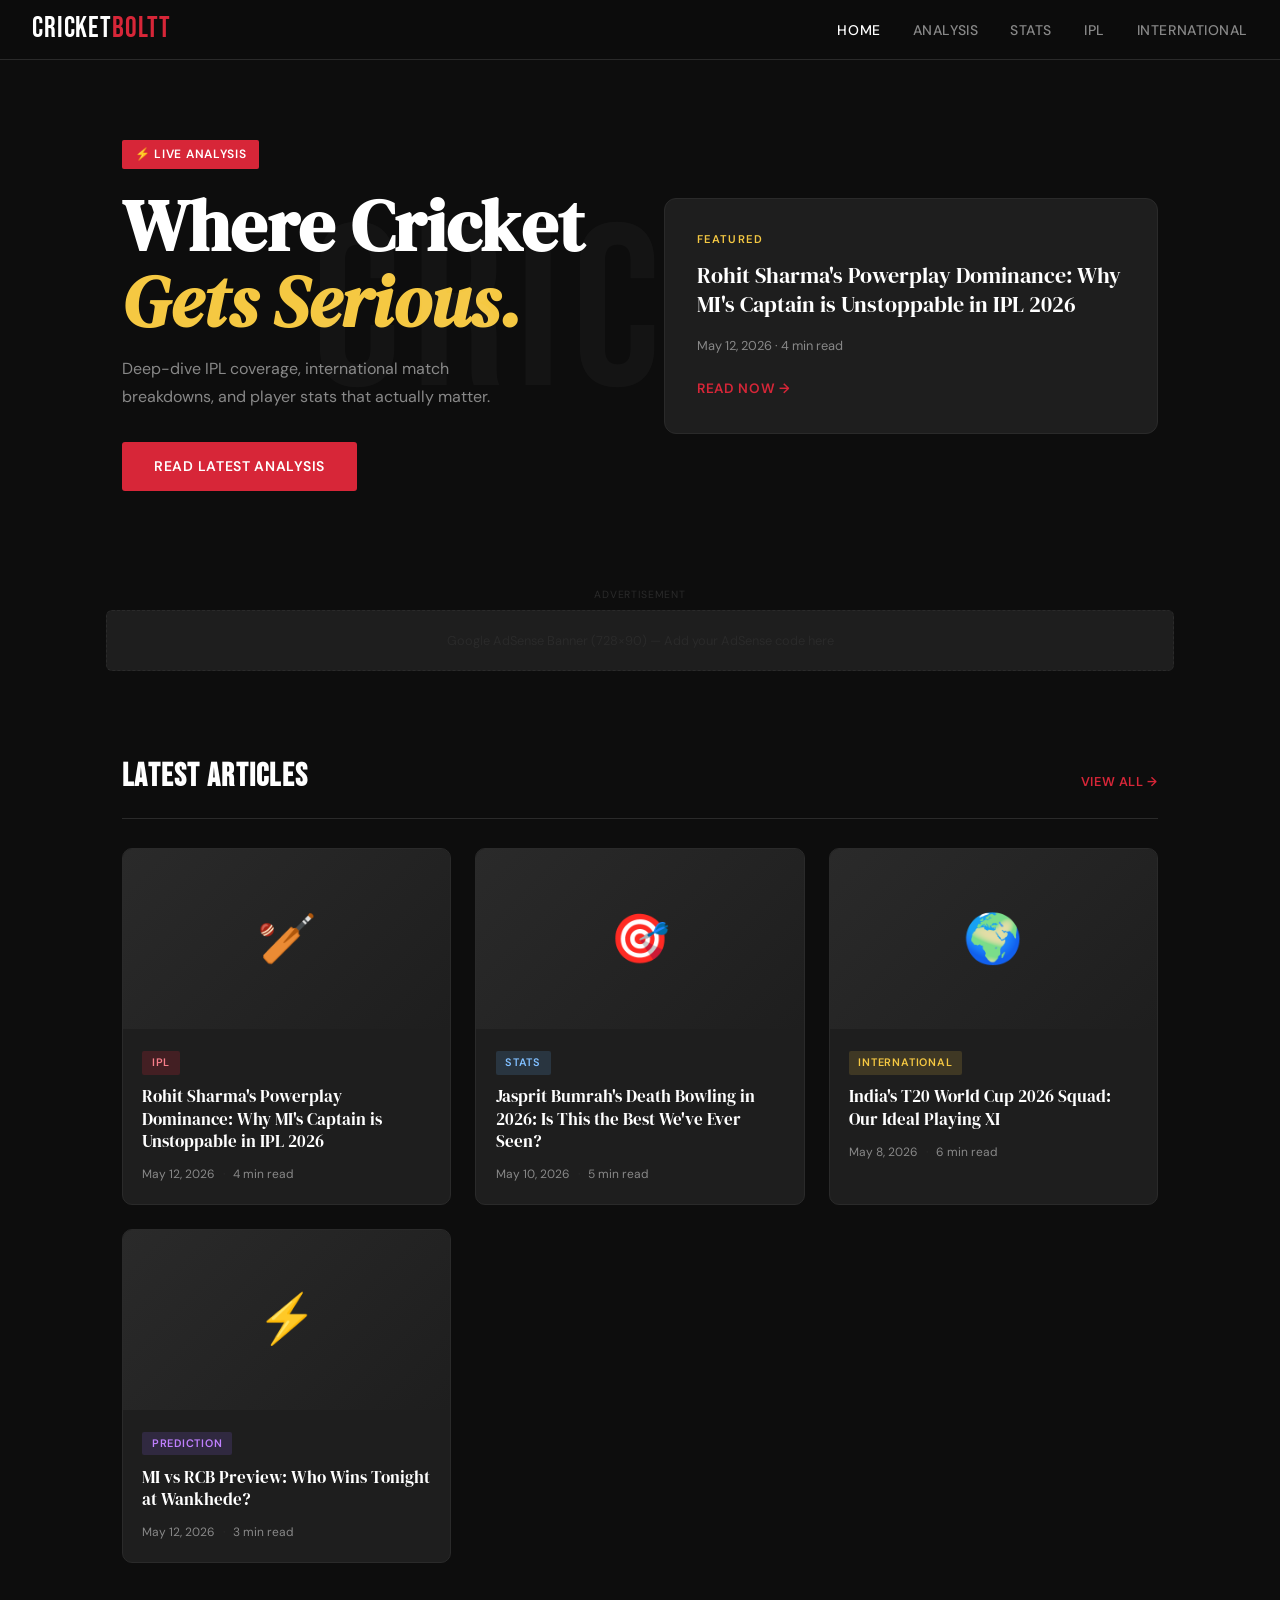
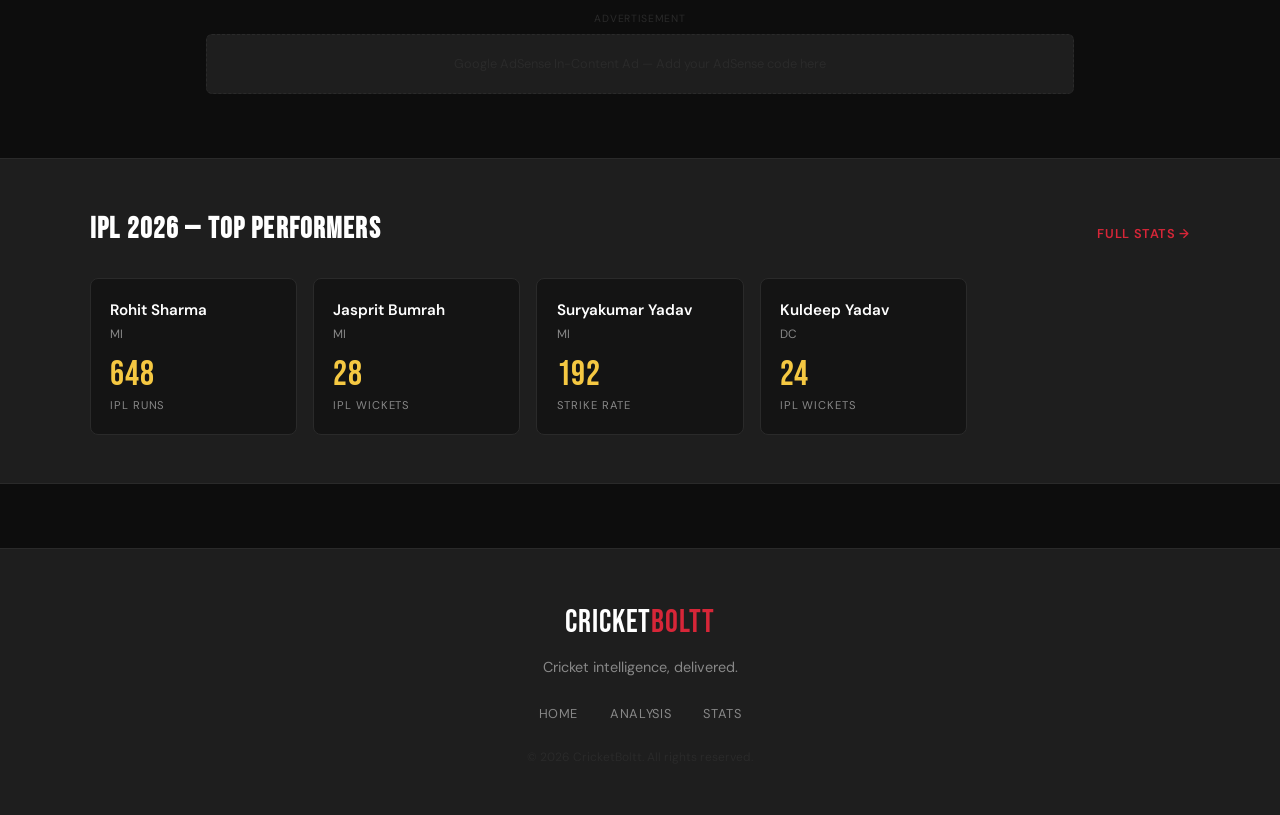
==== cricketboltt/index.html @ 076f0b6b "Add files via upload" ====
<!DOCTYPE html>
<html lang="en">
<head>
  <meta charset="UTF-8" />
  <meta name="viewport" content="width=device-width, initial-scale=1.0" />
  <title>CricketBoltt — IPL & Cricket Analysis</title>
  <meta name="description" content="In-depth IPL coverage, international cricket analysis, player stats and insights. Your home for cricket intelligence." />
  <link rel="preconnect" href="https://fonts.googleapis.com" />
  <link href="https://fonts.googleapis.com/css2?family=Bebas+Neue&family=DM+Sans:wght@400;500;600&family=DM+Serif+Display:ital@0;1&display=swap" rel="stylesheet" />
  <link rel="stylesheet" href="css/style.css" />
</head>
<body>

  <!-- NAVBAR -->
  <nav class="navbar">
    <a href="index.html" class="logo">Cricket<span>Boltt</span></a>
    <ul class="nav-links">
      <li><a href="index.html" class="active">Home</a></li>
      <li><a href="articles.html">Analysis</a></li>
      <li><a href="stats.html">Stats</a></li>
      <li><a href="articles.html?cat=ipl">IPL</a></li>
      <li><a href="articles.html?cat=international">International</a></li>
    </ul>
    <button class="hamburger" id="hamburger">&#9776;</button>
  </nav>

  <!-- MOBILE MENU -->
  <div class="mobile-menu" id="mobileMenu">
    <a href="index.html">Home</a>
    <a href="articles.html">Analysis</a>
    <a href="stats.html">Stats</a>
    <a href="articles.html?cat=ipl">IPL</a>
    <a href="articles.html?cat=international">International</a>
  </div>

  <!-- HERO -->
  <section class="hero">
    <div class="hero-bg-text">CRICKET</div>
    <div class="hero-content">
      <div class="hero-tag">&#9889; Live Analysis</div>
      <h1 class="hero-title">Where Cricket<br/><em>Gets Serious.</em></h1>
      <p class="hero-sub">Deep-dive IPL coverage, international match breakdowns, and player stats that actually matter.</p>
      <a href="articles.html" class="btn-primary">Read Latest Analysis</a>
    </div>
    <div class="hero-card">
      <div class="hcard-label">Featured</div>
      <div class="hcard-title" id="featuredTitle">Loading latest article...</div>
      <div class="hcard-meta" id="featuredMeta"></div>
      <a href="#" id="featuredLink" class="hcard-link">Read now &rarr;</a>
    </div>
  </section>

  <!-- AD BANNER TOP -->
  <div class="ad-banner">
    <span>Advertisement</span>
    <!-- Replace with your Google AdSense code -->
    <!-- <script async src="https://pagead2.googlesyndication.com/pagead/js/adsbygoogle.js"></script> -->
    <div class="ad-placeholder">Google AdSense Banner (728×90) — Add your AdSense code here</div>
  </div>

  <!-- LATEST ARTICLES -->
  <section class="section">
    <div class="section-head">
      <h2>Latest Articles</h2>
      <a href="articles.html" class="see-all">View all &rarr;</a>
    </div>
    <div class="articles-grid" id="articlesGrid">
      <!-- Filled by JS from posts.js -->
    </div>
  </section>

  <!-- AD MID -->
  <div class="ad-banner" style="margin: 0 auto 3rem; max-width:900px;">
    <span>Advertisement</span>
    <div class="ad-placeholder">Google AdSense In-Content Ad — Add your AdSense code here</div>
  </div>

  <!-- STATS STRIP -->
  <section class="stats-strip">
    <div class="stats-strip-inner">
      <div class="strip-head">
        <h2>IPL 2026 — Top Performers</h2>
        <a href="stats.html" class="see-all">Full stats &rarr;</a>
      </div>
      <div class="stats-cards" id="statsStrip">
        <!-- Filled by JS -->
      </div>
    </div>
  </section>

  <!-- FOOTER -->
  <footer class="footer">
    <div class="footer-inner">
      <div class="footer-logo">Cricket<span>Boltt</span></div>
      <p class="footer-tagline">Cricket intelligence, delivered.</p>
      <div class="footer-links">
        <a href="index.html">Home</a>
        <a href="articles.html">Analysis</a>
        <a href="stats.html">Stats</a>
      </div>
      <p class="footer-copy">&copy; 2026 CricketBoltt. All rights reserved.</p>
    </div>
  </footer>

  <script src="js/posts.js"></script>
  <script src="js/main.js"></script>
</body>
</html>
---- cricketboltt/css/style.css ----
/* ===== CRICKETBOLTT — MAIN STYLES ===== */

:root {
  --red: #D72638;
  --red-dark: #A81D29;
  --black: #0D0D0D;
  --dark: #141414;
  --dark2: #1E1E1E;
  --dark3: #2A2A2A;
  --gray: #888;
  --light-gray: #E8E8E8;
  --white: #FFFFFF;
  --accent: #F5C842;
  --font-display: 'Bebas Neue', sans-serif;
  --font-serif: 'DM Serif Display', serif;
  --font-body: 'DM Sans', sans-serif;
}

*, *::before, *::after { box-sizing: border-box; margin: 0; padding: 0; }

html { scroll-behavior: smooth; }

body {
  background: var(--black);
  color: var(--white);
  font-family: var(--font-body);
  font-size: 16px;
  line-height: 1.6;
}

a { text-decoration: none; color: inherit; }
img { max-width: 100%; display: block; }

/* ===== NAVBAR ===== */
.navbar {
  position: sticky;
  top: 0;
  z-index: 100;
  display: flex;
  align-items: center;
  justify-content: space-between;
  padding: 0 2rem;
  height: 60px;
  background: rgba(13,13,13,0.96);
  backdrop-filter: blur(10px);
  border-bottom: 1px solid var(--dark3);
}

.logo {
  font-family: var(--font-display);
  font-size: 1.8rem;
  letter-spacing: 0.03em;
  color: var(--white);
}
.logo span { color: var(--red); }

.nav-links {
  display: flex;
  list-style: none;
  gap: 2rem;
}
.nav-links a {
  font-size: 0.875rem;
  font-weight: 500;
  color: var(--gray);
  transition: color 0.2s;
  text-transform: uppercase;
  letter-spacing: 0.04em;
}
.nav-links a:hover,
.nav-links a.active { color: var(--white); }

.hamburger {
  display: none;
  background: none;
  border: none;
  color: var(--white);
  font-size: 1.4rem;
  cursor: pointer;
}

.mobile-menu {
  display: none;
  flex-direction: column;
  background: var(--dark);
  border-bottom: 1px solid var(--dark3);
  padding: 1rem 2rem;
  gap: 1rem;
}
.mobile-menu a {
  font-size: 0.9rem;
  font-weight: 500;
  color: var(--gray);
  text-transform: uppercase;
  letter-spacing: 0.04em;
}
.mobile-menu.open { display: flex; }

/* ===== HERO ===== */
.hero {
  position: relative;
  overflow: hidden;
  display: grid;
  grid-template-columns: 1fr 1fr;
  align-items: center;
  gap: 3rem;
  padding: 5rem 2rem 5rem;
  max-width: 1100px;
  margin: 0 auto;
  min-height: 480px;
}

.hero-bg-text {
  position: absolute;
  font-family: var(--font-display);
  font-size: clamp(6rem, 18vw, 16rem);
  color: rgba(255,255,255,0.03);
  top: 50%;
  left: 50%;
  transform: translate(-50%, -50%);
  white-space: nowrap;
  pointer-events: none;
  user-select: none;
  letter-spacing: 0.05em;
}

.hero-tag {
  display: inline-block;
  background: var(--red);
  color: var(--white);
  font-size: 0.75rem;
  font-weight: 600;
  padding: 0.3rem 0.8rem;
  border-radius: 2px;
  text-transform: uppercase;
  letter-spacing: 0.06em;
  margin-bottom: 1.2rem;
}

.hero-title {
  font-family: var(--font-serif);
  font-size: clamp(2.8rem, 6vw, 4.5rem);
  line-height: 1.05;
  margin-bottom: 1rem;
  color: var(--white);
}
.hero-title em {
  font-style: italic;
  color: var(--accent);
}

.hero-sub {
  color: var(--gray);
  font-size: 1rem;
  max-width: 400px;
  margin-bottom: 2rem;
  line-height: 1.7;
}

.btn-primary {
  display: inline-block;
  background: var(--red);
  color: var(--white);
  font-weight: 600;
  font-size: 0.875rem;
  padding: 0.85rem 2rem;
  border-radius: 3px;
  text-transform: uppercase;
  letter-spacing: 0.05em;
  transition: background 0.2s, transform 0.15s;
}
.btn-primary:hover {
  background: var(--red-dark);
  transform: translateY(-1px);
}

/* HERO CARD */
.hero-card {
  background: var(--dark2);
  border: 1px solid var(--dark3);
  border-radius: 12px;
  padding: 2rem;
  position: relative;
}
.hcard-label {
  font-size: 0.7rem;
  font-weight: 600;
  text-transform: uppercase;
  letter-spacing: 0.1em;
  color: var(--accent);
  margin-bottom: 0.8rem;
}
.hcard-title {
  font-family: var(--font-serif);
  font-size: 1.4rem;
  line-height: 1.3;
  margin-bottom: 1rem;
  color: var(--white);
}
.hcard-meta {
  font-size: 0.8rem;
  color: var(--gray);
  margin-bottom: 1.2rem;
}
.hcard-link {
  font-size: 0.85rem;
  font-weight: 600;
  color: var(--red);
  text-transform: uppercase;
  letter-spacing: 0.05em;
  transition: color 0.2s;
}
.hcard-link:hover { color: var(--white); }

/* ===== AD BANNER ===== */
.ad-banner {
  text-align: center;
  padding: 1rem;
  margin: 0 auto 2rem;
  max-width: 1100px;
}
.ad-banner > span {
  display: block;
  font-size: 0.65rem;
  color: var(--dark3);
  text-transform: uppercase;
  letter-spacing: 0.08em;
  margin-bottom: 0.4rem;
}
.ad-placeholder {
  background: var(--dark2);
  border: 1px dashed var(--dark3);
  border-radius: 6px;
  padding: 1.2rem;
  font-size: 0.8rem;
  color: var(--dark3);
}

/* ===== SECTIONS ===== */
.section {
  max-width: 1100px;
  margin: 0 auto;
  padding: 2rem;
}

.section-head {
  display: flex;
  align-items: baseline;
  justify-content: space-between;
  margin-bottom: 1.8rem;
  border-bottom: 1px solid var(--dark3);
  padding-bottom: 1rem;
}
.section-head h2 {
  font-family: var(--font-display);
  font-size: 2rem;
  letter-spacing: 0.04em;
}
.see-all {
  font-size: 0.8rem;
  font-weight: 600;
  color: var(--red);
  text-transform: uppercase;
  letter-spacing: 0.05em;
  transition: color 0.2s;
}
.see-all:hover { color: var(--white); }

/* ===== ARTICLE CARDS ===== */
.articles-grid {
  display: grid;
  grid-template-columns: repeat(auto-fill, minmax(280px, 1fr));
  gap: 1.5rem;
}
.articles-grid-full {
  display: grid;
  grid-template-columns: repeat(auto-fill, minmax(300px, 1fr));
  gap: 1.5rem;
}

.article-card {
  background: var(--dark2);
  border: 1px solid var(--dark3);
  border-radius: 10px;
  overflow: hidden;
  transition: transform 0.2s, border-color 0.2s;
  cursor: pointer;
}
.article-card:hover {
  transform: translateY(-3px);
  border-color: var(--red);
}
.card-img {
  width: 100%;
  height: 180px;
  object-fit: cover;
  background: var(--dark3);
  display: flex;
  align-items: center;
  justify-content: center;
  color: var(--dark3);
  font-size: 3rem;
}
.card-img-placeholder {
  width: 100%;
  height: 180px;
  background: linear-gradient(135deg, var(--dark3) 0%, var(--dark2) 100%);
  display: flex;
  align-items: center;
  justify-content: center;
  font-size: 3rem;
}
.card-body {
  padding: 1.2rem;
}
.card-tag {
  display: inline-block;
  font-size: 0.68rem;
  font-weight: 600;
  text-transform: uppercase;
  letter-spacing: 0.07em;
  padding: 0.2rem 0.6rem;
  border-radius: 2px;
  margin-bottom: 0.7rem;
}
.tag-ipl { background: rgba(215,38,56,0.2); color: #F87E8A; }
.tag-international { background: rgba(245,200,66,0.15); color: #F5C842; }
.tag-stats { background: rgba(100,180,255,0.15); color: #80BFFF; }
.tag-prediction { background: rgba(150,100,255,0.15); color: #C080FF; }
.tag-analysis { background: rgba(80,200,150,0.15); color: #60D4A0; }

.card-title {
  font-family: var(--font-serif);
  font-size: 1.05rem;
  line-height: 1.35;
  margin-bottom: 0.7rem;
  color: var(--white);
}
.card-meta {
  font-size: 0.75rem;
  color: var(--gray);
  display: flex;
  align-items: center;
  gap: 0.5rem;
}
.card-meta .dot { color: var(--dark3); }

/* ===== PAGE HEADER ===== */
.page-header {
  text-align: center;
  padding: 4rem 2rem 2rem;
  max-width: 700px;
  margin: 0 auto;
}
.page-header h1 {
  font-family: var(--font-display);
  font-size: clamp(3rem, 8vw, 5rem);
  letter-spacing: 0.04em;
  margin-bottom: 0.5rem;
}
.page-header p {
  color: var(--gray);
  font-size: 1rem;
}

/* ===== FILTER BAR ===== */
.filter-bar {
  display: flex;
  gap: 0.5rem;
  padding: 0 2rem;
  max-width: 1100px;
  margin: 0 auto 2rem;
  flex-wrap: wrap;
}
.filter-btn {
  background: var(--dark2);
  border: 1px solid var(--dark3);
  color: var(--gray);
  font-family: var(--font-body);
  font-size: 0.8rem;
  font-weight: 500;
  padding: 0.5rem 1.2rem;
  border-radius: 3px;
  cursor: pointer;
  text-transform: uppercase;
  letter-spacing: 0.05em;
  transition: all 0.2s;
}
.filter-btn:hover { color: var(--white); border-color: var(--gray); }
.filter-btn.active {
  background: var(--red);
  border-color: var(--red);
  color: var(--white);
}

/* ===== STATS STRIP ===== */
.stats-strip {
  background: var(--dark2);
  border-top: 1px solid var(--dark3);
  border-bottom: 1px solid var(--dark3);
  padding: 3rem 2rem;
  margin: 2rem 0;
}
.stats-strip-inner {
  max-width: 1100px;
  margin: 0 auto;
}
.strip-head {
  display: flex;
  align-items: baseline;
  justify-content: space-between;
  margin-bottom: 1.5rem;
}
.strip-head h2 {
  font-family: var(--font-display);
  font-size: 1.8rem;
  letter-spacing: 0.04em;
}
.stats-cards {
  display: grid;
  grid-template-columns: repeat(auto-fill, minmax(200px, 1fr));
  gap: 1rem;
}
.stat-card {
  background: var(--dark);
  border: 1px solid var(--dark3);
  border-radius: 8px;
  padding: 1.2rem;
}
.stat-card-name {
  font-weight: 600;
  font-size: 0.95rem;
  margin-bottom: 0.2rem;
}
.stat-card-team {
  font-size: 0.75rem;
  color: var(--gray);
  margin-bottom: 0.8rem;
}
.stat-card-value {
  font-family: var(--font-display);
  font-size: 2.2rem;
  color: var(--accent);
  letter-spacing: 0.02em;
  line-height: 1;
}
.stat-card-label {
  font-size: 0.7rem;
  text-transform: uppercase;
  letter-spacing: 0.08em;
  color: var(--gray);
  margin-top: 0.3rem;
}

/* ===== STATS TABLE ===== */
.stats-table-wrap {
  overflow-x: auto;
  border-radius: 8px;
  border: 1px solid var(--dark3);
}
.stats-table {
  width: 100%;
  border-collapse: collapse;
  font-size: 0.875rem;
}
.stats-table th {
  background: var(--dark2);
  padding: 0.9rem 1rem;
  text-align: left;
  font-size: 0.75rem;
  text-transform: uppercase;
  letter-spacing: 0.06em;
  color: var(--gray);
  border-bottom: 1px solid var(--dark3);
  white-space: nowrap;
}
.stats-table td {
  padding: 0.9rem 1rem;
  border-bottom: 1px solid var(--dark3);
  color: var(--white);
  white-space: nowrap;
}
.stats-table tr:last-child td { border-bottom: none; }
.stats-table tr:hover td { background: var(--dark2); }
.stats-table td:first-child { color: var(--gray); font-size: 0.8rem; }
.stats-table .player-name { font-weight: 600; color: var(--white); }
.stats-table .highlight { color: var(--accent); font-weight: 600; }

/* ===== ARTICLE PAGE ===== */
.article-page {
  max-width: 740px;
  margin: 0 auto;
  padding: 3rem 2rem;
}
.article-page .art-tag {
  display: inline-block;
  margin-bottom: 1rem;
}
.article-page h1 {
  font-family: var(--font-serif);
  font-size: clamp(2rem, 5vw, 3rem);
  line-height: 1.15;
  margin-bottom: 1rem;
}
.article-page .art-meta {
  font-size: 0.85rem;
  color: var(--gray);
  margin-bottom: 2rem;
  padding-bottom: 1.5rem;
  border-bottom: 1px solid var(--dark3);
  display: flex;
  gap: 1rem;
  flex-wrap: wrap;
}
.article-page .art-body {
  font-size: 1.05rem;
  line-height: 1.85;
  color: #ccc;
}
.article-page .art-body p { margin-bottom: 1.5rem; }
.article-page .art-body h2 {
  font-family: var(--font-serif);
  font-size: 1.6rem;
  color: var(--white);
  margin: 2.5rem 0 1rem;
}
.article-page .art-body h3 {
  font-size: 1.2rem;
  font-weight: 600;
  color: var(--white);
  margin: 2rem 0 0.8rem;
}
.article-page .art-body strong { color: var(--white); font-weight: 600; }
.article-page .art-body em { font-style: italic; color: var(--accent); }
.article-page .art-body ul {
  margin: 1rem 0 1.5rem 1.5rem;
}
.article-page .art-body ul li { margin-bottom: 0.5rem; }

/* ===== FOOTER ===== */
.footer {
  background: var(--dark2);
  border-top: 1px solid var(--dark3);
  padding: 3rem 2rem;
  margin-top: 4rem;
}
.footer-inner {
  max-width: 1100px;
  margin: 0 auto;
  text-align: center;
}
.footer-logo {
  font-family: var(--font-display);
  font-size: 2rem;
  letter-spacing: 0.03em;
  margin-bottom: 0.5rem;
}
.footer-logo span { color: var(--red); }
.footer-tagline {
  color: var(--gray);
  font-size: 0.9rem;
  margin-bottom: 1.5rem;
}
.footer-links {
  display: flex;
  justify-content: center;
  gap: 2rem;
  margin-bottom: 1.5rem;
}
.footer-links a {
  font-size: 0.8rem;
  text-transform: uppercase;
  letter-spacing: 0.05em;
  color: var(--gray);
  transition: color 0.2s;
}
.footer-links a:hover { color: var(--white); }
.footer-copy {
  font-size: 0.75rem;
  color: var(--dark3);
}

/* ===== ARTICLE LOADING ===== */
.article-loading {
  text-align: center;
  color: var(--gray);
  padding: 5rem 0;
  font-size: 1rem;
}

/* ===== RESPONSIVE ===== */
@media (max-width: 768px) {
  .nav-links { display: none; }
  .hamburger { display: block; }
  .hero {
    grid-template-columns: 1fr;
    padding: 3rem 1.5rem;
    gap: 2rem;
    min-height: auto;
  }
  .hero-bg-text { display: none; }
  .section { padding: 1.5rem; }
  .filter-bar { padding: 0 1.5rem; }
  .stats-strip { padding: 2rem 1.5rem; }
  .article-page { padding: 2rem 1.5rem; }
  .articles-grid, .articles-grid-full {
    grid-template-columns: 1fr;
  }
}
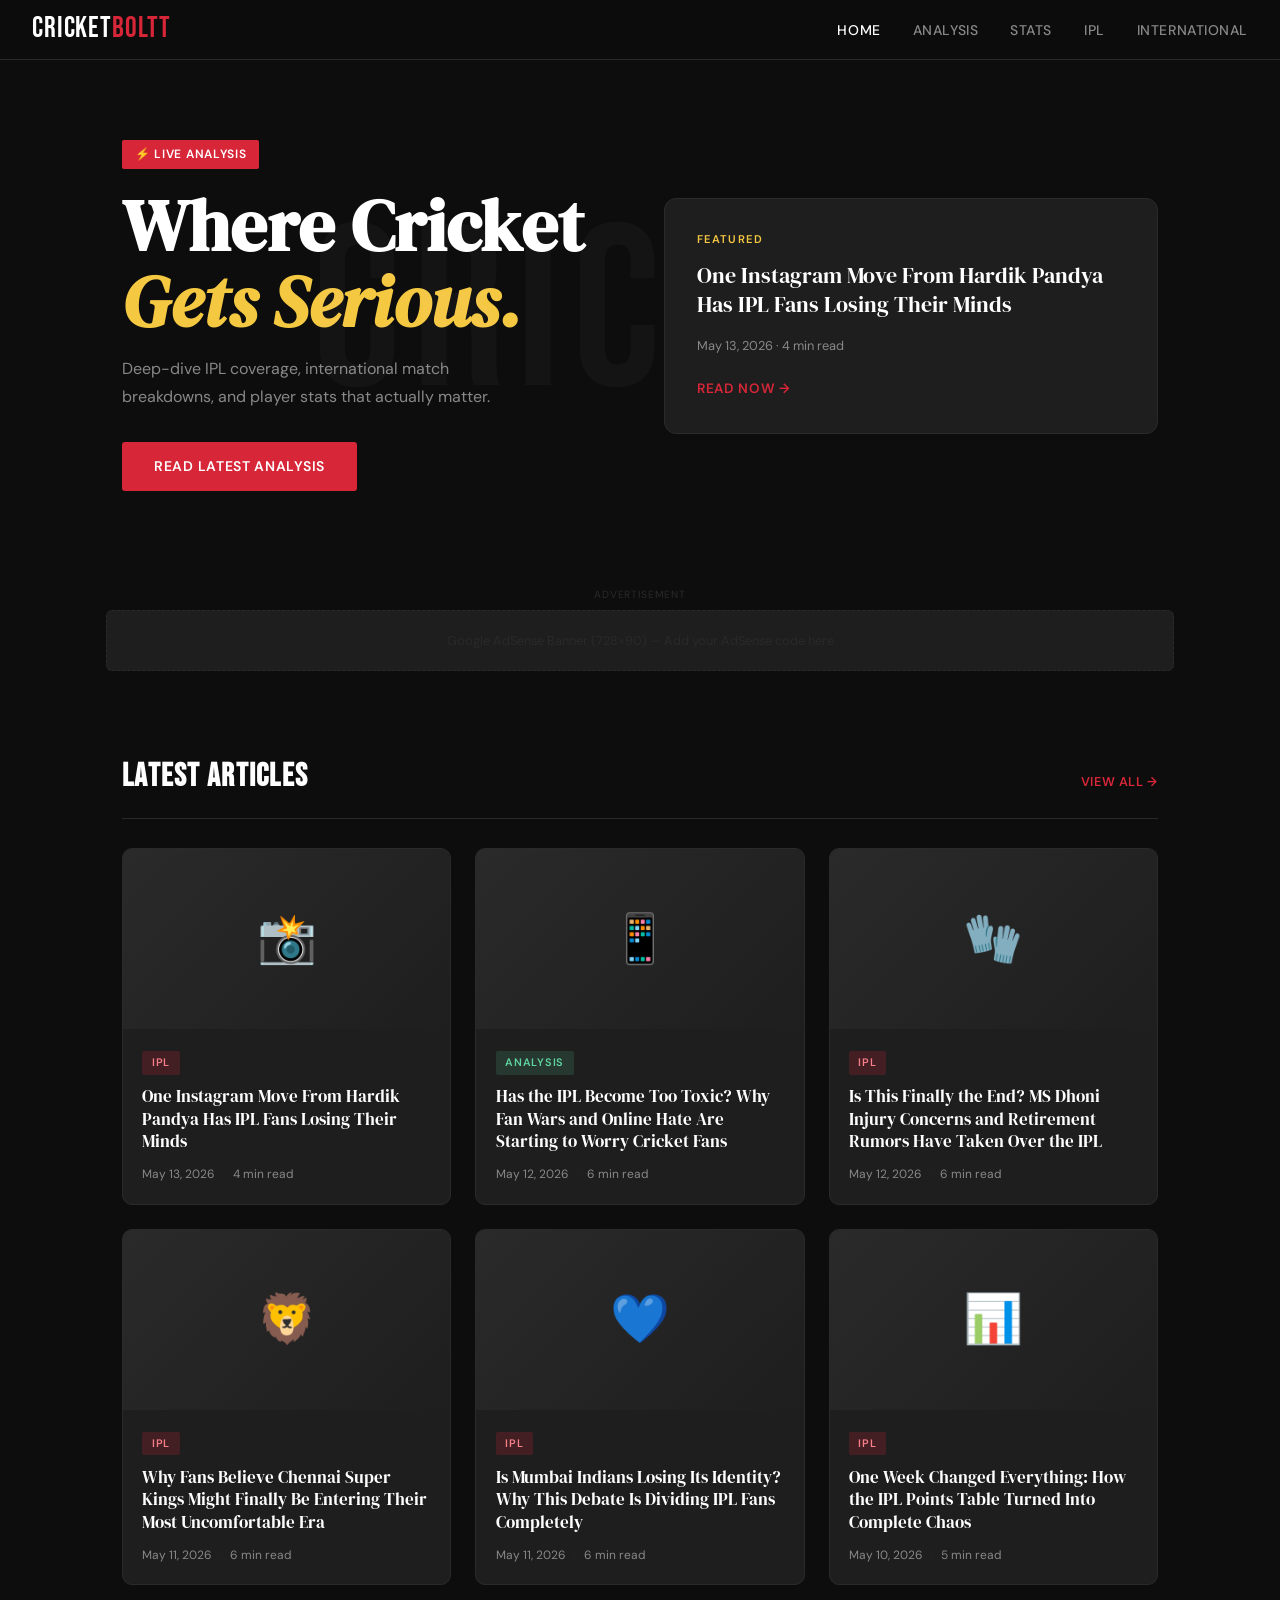
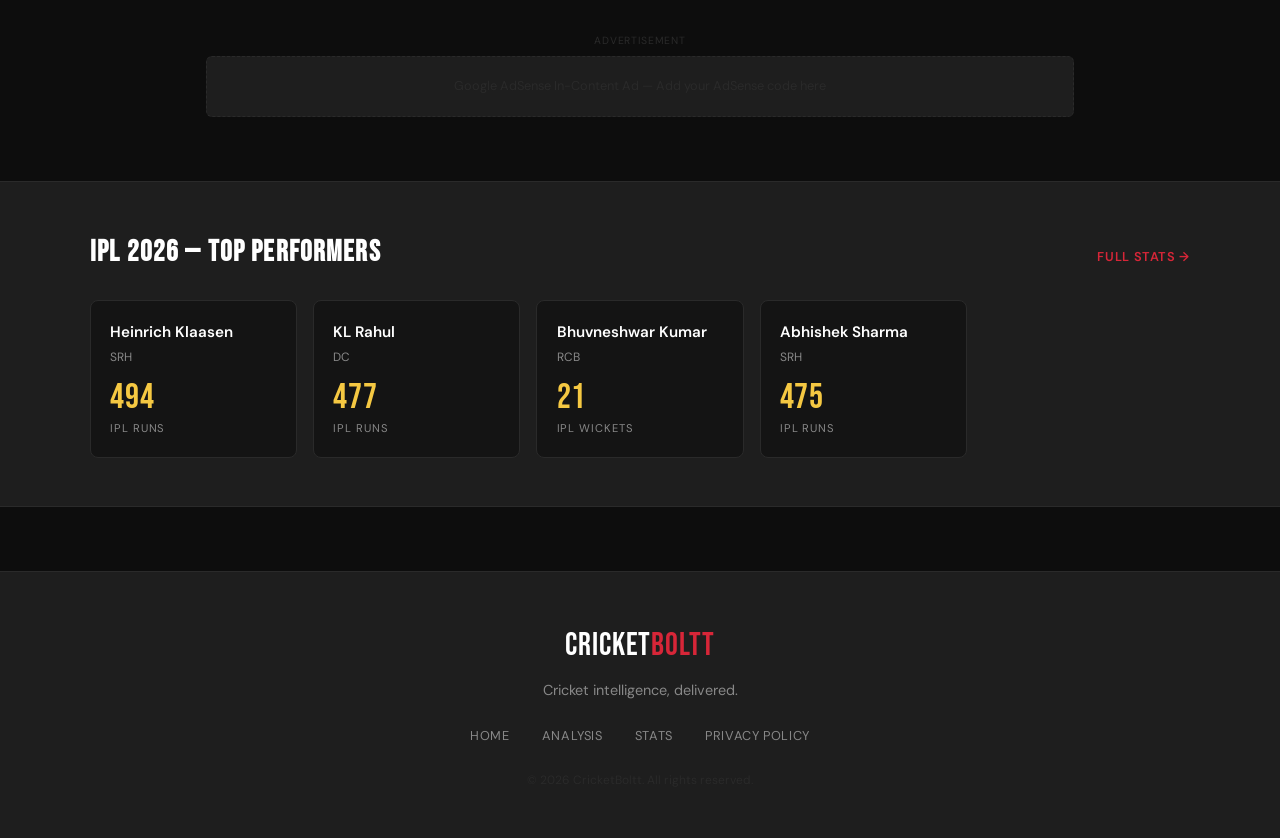
==== commit c39ce476: "Update index.html" ====
--- a/cricketboltt/index.html
+++ b/cricketboltt/index.html
@@ -97,6 +97,7 @@
         <a href="index.html">Home</a>
         <a href="articles.html">Analysis</a>
         <a href="stats.html">Stats</a>
+        <a href="privacy.html">Privacy Policy</a>
       </div>
       <p class="footer-copy">&copy; 2026 CricketBoltt. All rights reserved.</p>
     </div>
